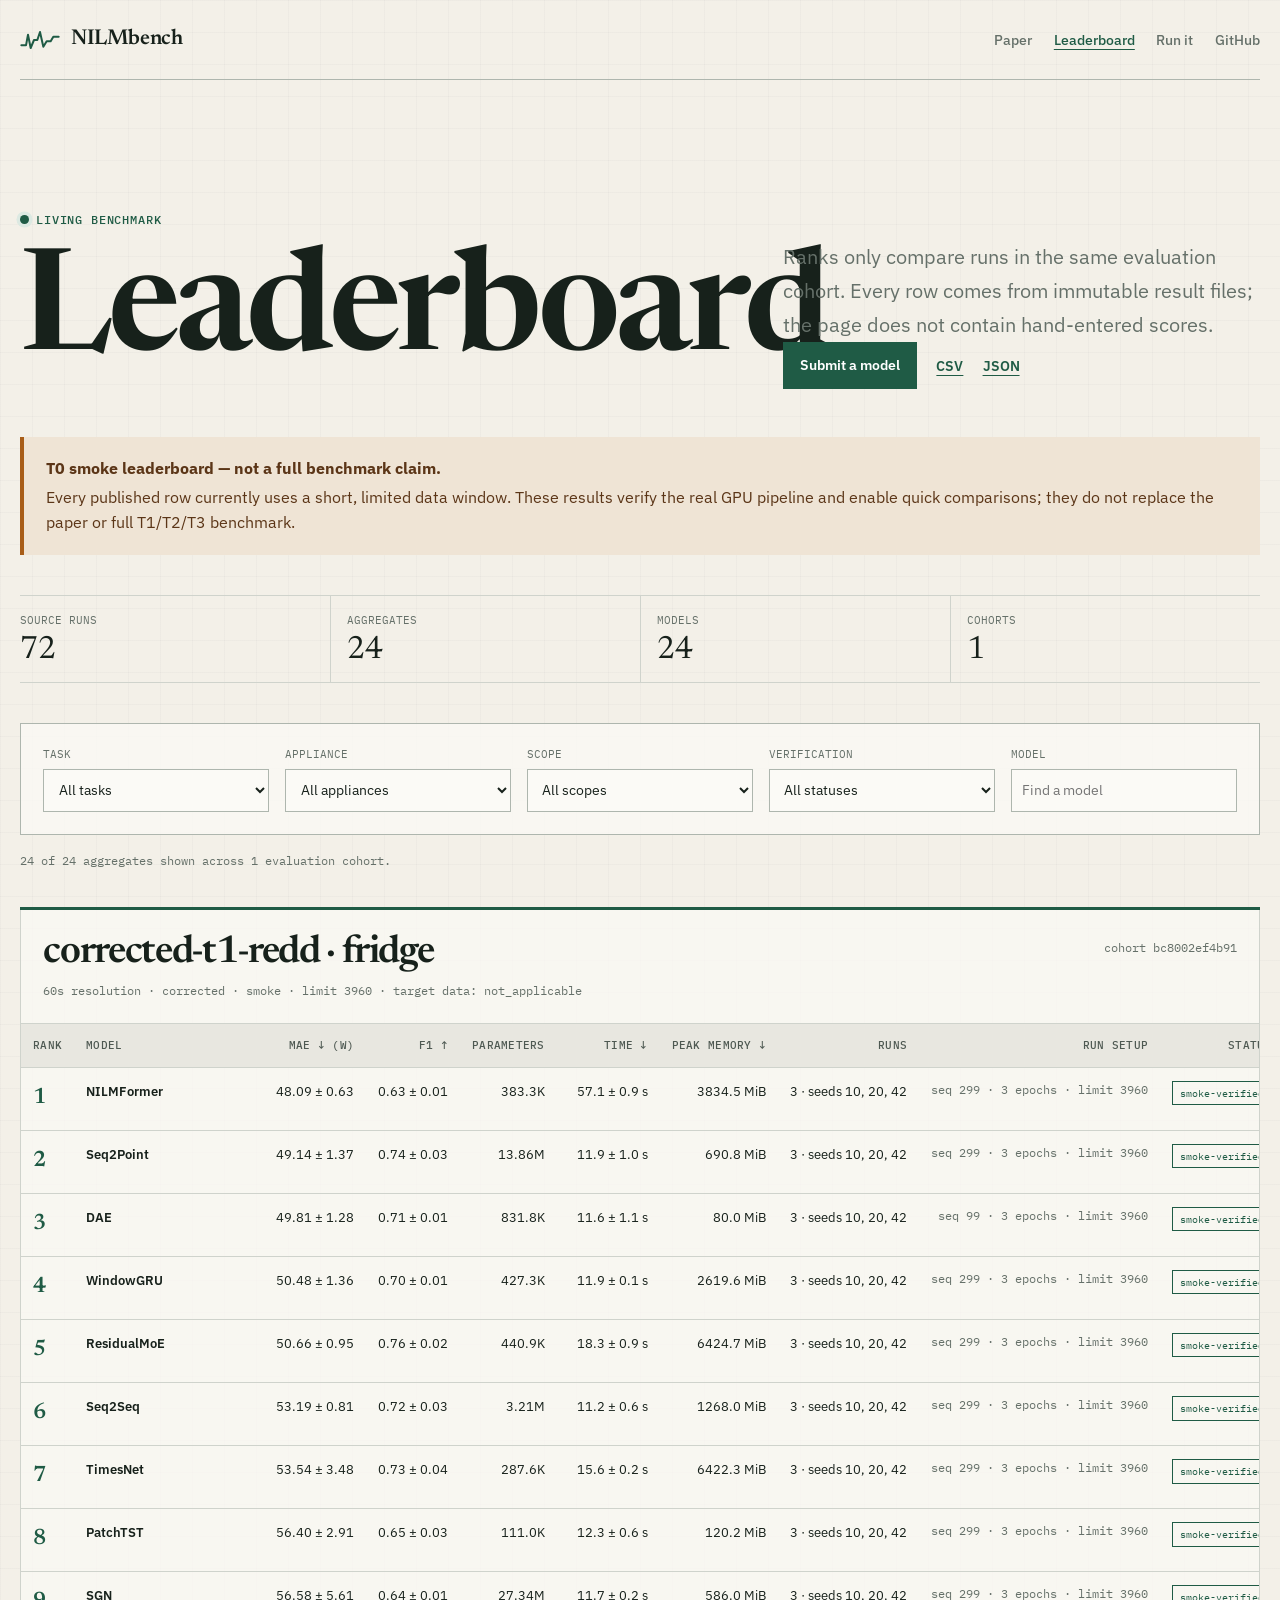
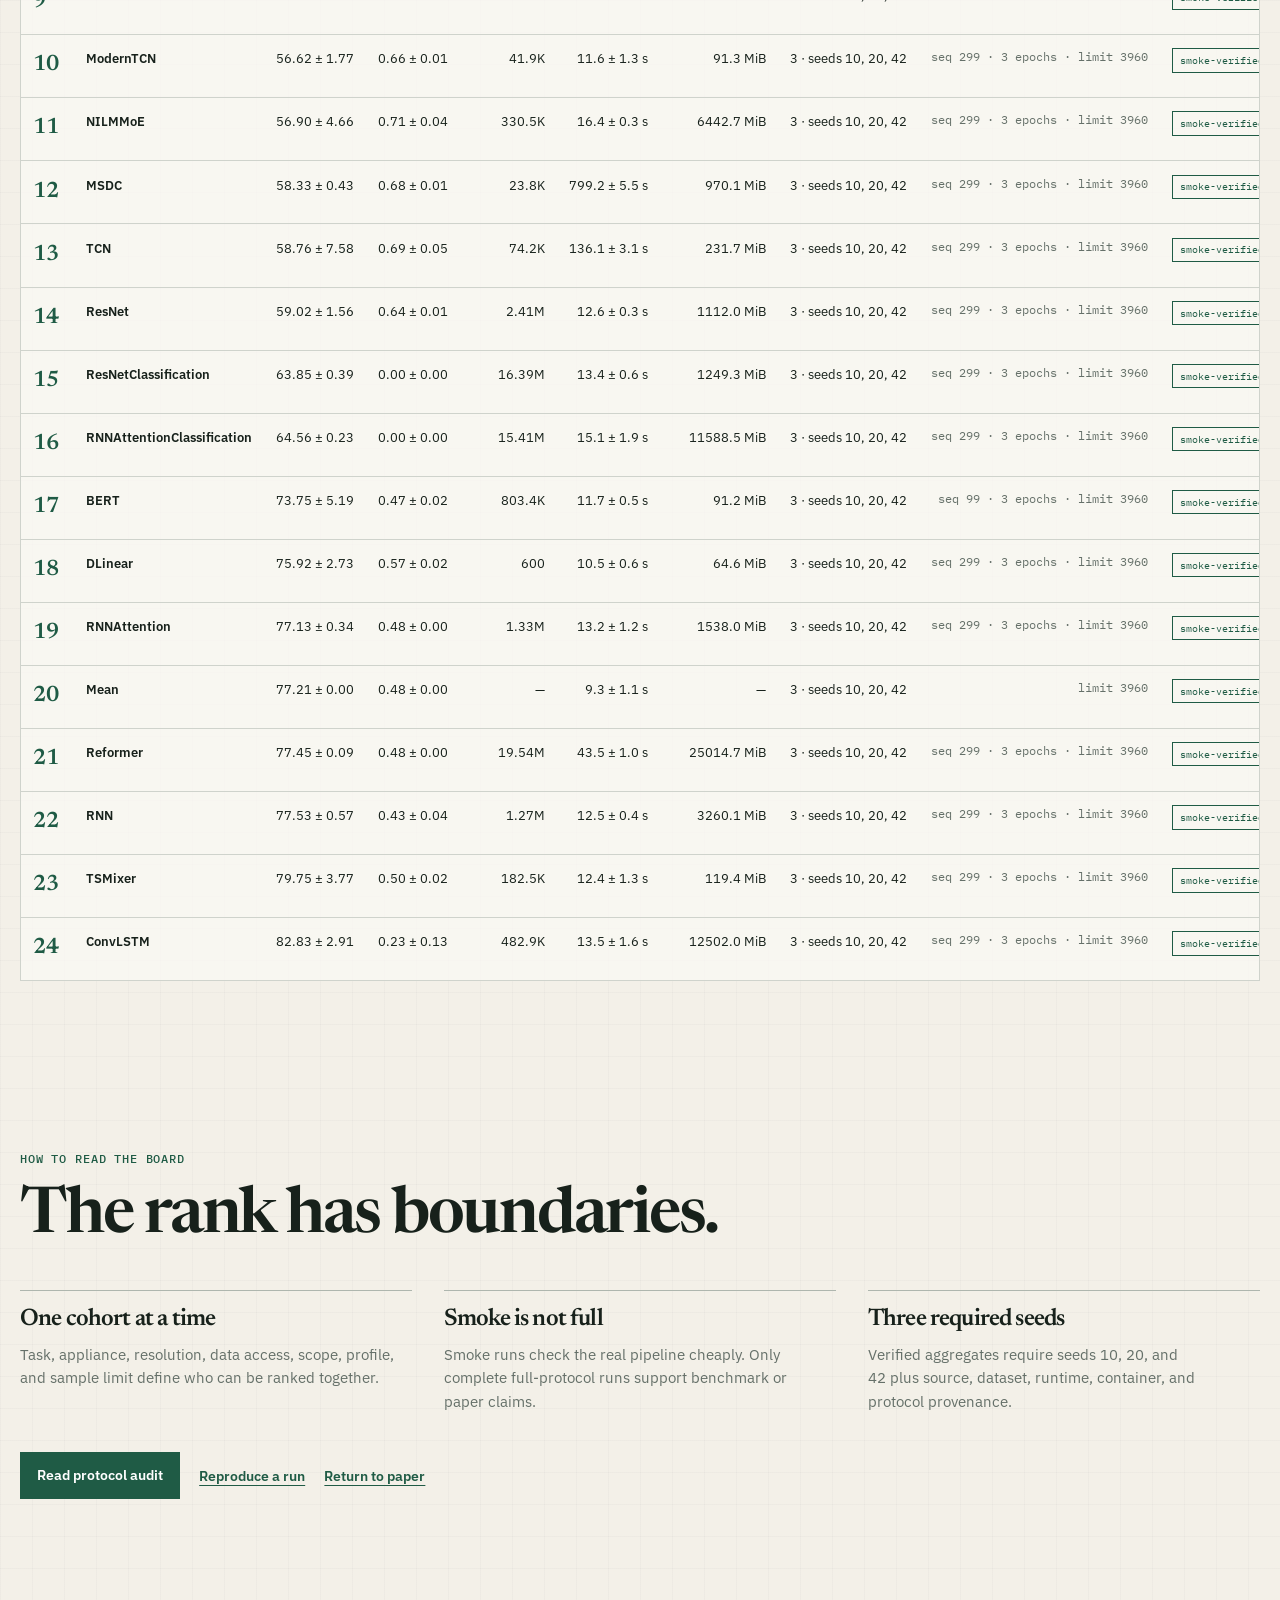
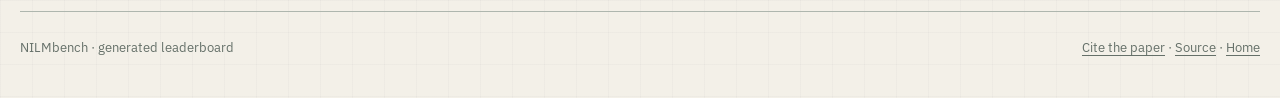
==== leaderboard.html @ 42d32db5 "Separate paper and living leaderboard" ====
<!doctype html>
<html lang="en">
<head>
  <meta charset="utf-8">
  <meta name="viewport" content="width=device-width, initial-scale=1">
  <title>NILMbench leaderboard — provenance-checked NILM results</title>
  <meta name="description" content="The living NILMbench leaderboard, generated from immutable, provenance-checked result bundles and separated by evaluation cohort.">
  <meta property="og:title" content="NILMbench leaderboard">
  <meta property="og:description" content="Measured NILM results with visible protocol, seed, source, container, and verification status.">
  <meta property="og:type" content="website">
  <link rel="preconnect" href="https://fonts.googleapis.com">
  <link rel="preconnect" href="https://fonts.gstatic.com" crossorigin>
  <link href="https://fonts.googleapis.com/css2?family=IBM+Plex+Mono:wght@400;500&family=IBM+Plex+Sans:wght@400;500;600&family=Newsreader:opsz,wght@6..72,500;6..72,600&display=swap" rel="stylesheet">
  <link rel="stylesheet" href="static/site.css">
  <link rel="icon" href="data:image/svg+xml,%3Csvg xmlns='http://www.w3.org/2000/svg' viewBox='0 0 64 64'%3E%3Cpath d='M4 38h13l7-25 10 39 8-26 6 12h12' fill='none' stroke='%231f5b45' stroke-width='6' stroke-linejoin='round'/%3E%3C/svg%3E">
  <script src="static/leaderboard.js" defer></script>
</head>
<body>
  <a class="skip-link" href="#main-content">Skip to leaderboard</a>

  <header class="site-header">
    <a class="brand" href="./">
      <svg viewBox="0 0 60 36" aria-hidden="true">
        <polyline points="2,26 9,26 12,10 16,30 21,18 26,18 30,6 35,28 40,20 46,20 50,13 58,13"/>
      </svg>
      <span>NILMbench</span>
    </a>
    <nav aria-label="Primary navigation">
      <a href="paper.html">Paper</a>
      <a href="leaderboard.html" aria-current="page">Leaderboard</a>
      <a href="paper.html#run">Run it</a>
      <a href="https://github.com/nilmtk/nilmbench">GitHub</a>
    </nav>
  </header>

  <main id="main-content">
    <section class="board-hero" aria-labelledby="board-title">
      <div>
        <p class="eyebrow"><span class="live-dot" aria-hidden="true"></span>Living benchmark</p>
        <h1 id="board-title">Leaderboard</h1>
      </div>
      <div>
        <p class="board-copy">
          Ranks only compare runs in the same evaluation cohort. Every row comes from
          immutable result files; the page does not contain hand-entered scores.
        </p>
        <div class="board-actions">
          <a class="button button-primary" href="https://github.com/nilmtk/nilmbench#add-a-model">Submit a model</a>
          <a class="text-link" href="leaderboard.csv">CSV</a>
          <a class="text-link" href="leaderboard.json">JSON</a>
        </div>
      </div>
    </section>

    <aside class="scope-notice" id="scope-notice" aria-live="polite">
      <strong>Reading benchmark scope…</strong>
      The leaderboard will state whether these are smoke or full protocol results.
    </aside>

    <dl class="board-stats" aria-label="Leaderboard summary">
      <div><dt>Source runs</dt><dd id="stat-runs">—</dd></div>
      <div><dt>Aggregates</dt><dd id="stat-entries">—</dd></div>
      <div><dt>Models</dt><dd id="stat-models">—</dd></div>
      <div><dt>Cohorts</dt><dd id="stat-cohorts">—</dd></div>
    </dl>

    <form class="filters" id="leaderboard-filters" aria-label="Filter leaderboard">
      <div class="field">
        <label for="filter-task">Task</label>
        <select id="filter-task" name="task"><option value="">All tasks</option></select>
      </div>
      <div class="field">
        <label for="filter-appliance">Appliance</label>
        <select id="filter-appliance" name="appliance"><option value="">All appliances</option></select>
      </div>
      <div class="field">
        <label for="filter-scope">Scope</label>
        <select id="filter-scope" name="scope"><option value="">All scopes</option></select>
      </div>
      <div class="field">
        <label for="filter-status">Verification</label>
        <select id="filter-status" name="status"><option value="">All statuses</option></select>
      </div>
      <div class="field">
        <label for="filter-model">Model</label>
        <input id="filter-model" name="model" type="search" autocomplete="off" placeholder="Find a model">
      </div>
    </form>

    <p class="board-status" id="board-status" aria-live="polite">Loading leaderboard.json…</p>
    <div id="leaderboard-root" aria-live="polite" aria-busy="true">
      <div class="loading-block" aria-label="Loading leaderboard"></div>
    </div>

    <section class="method" aria-labelledby="method-title">
      <p class="eyebrow">How to read the board</p>
      <h2 id="method-title">The rank has boundaries.</h2>
      <div class="method-grid">
        <article>
          <h3>One cohort at a time</h3>
          <p>Task, appliance, resolution, data access, scope, profile, and sample limit define who can be ranked together.</p>
        </article>
        <article>
          <h3>Smoke is not full</h3>
          <p>Smoke runs check the real pipeline cheaply. Only complete full-protocol runs support benchmark or paper claims.</p>
        </article>
        <article>
          <h3>Three required seeds</h3>
          <p>Verified aggregates require seeds 10, 20, and 42 plus source, dataset, runtime, container, and protocol provenance.</p>
        </article>
      </div>
      <div class="route-actions">
        <a class="button button-primary" href="docs/protocol-audit.md">Read protocol audit</a>
        <a class="text-link" href="paper.html#run">Reproduce a run</a>
        <a class="text-link" href="paper.html">Return to paper</a>
      </div>
    </section>
  </main>

  <template id="cohort-template">
    <section class="cohort">
      <header class="cohort-head">
        <div>
          <h2 class="cohort-title"></h2>
          <p class="cohort-meta"></p>
        </div>
        <p class="cohort-digest"></p>
      </header>
      <div class="table-scroll">
        <table class="leaderboard-table">
          <thead>
            <tr>
              <th scope="col">Rank</th>
              <th scope="col">Model</th>
              <th scope="col">MAE ↓ (W)</th>
              <th scope="col">F1 ↑</th>
              <th scope="col">Parameters</th>
              <th scope="col">Time ↓</th>
              <th scope="col">Peak memory ↓</th>
              <th scope="col">Runs</th>
              <th scope="col">Run setup</th>
              <th scope="col">Status</th>
            </tr>
          </thead>
          <tbody></tbody>
        </table>
      </div>
    </section>
  </template>

  <footer class="site-footer">
    <span>NILMbench · generated leaderboard</span>
    <span><a href="paper.html#cite">Cite the paper</a> · <a href="https://github.com/nilmtk/nilmbench">Source</a> · <a href="./">Home</a></span>
  </footer>
</body>
</html>
---- static/site.css ----
:root {
  --paper: #f3f0e8;
  --paper-raised: #fbfaf6;
  --ink: #17211b;
  --muted: #657069;
  --line: #cfd3cc;
  --line-strong: #aeb6ae;
  --green: #1f5b45;
  --green-dark: #123b2d;
  --green-pale: #dce9e2;
  --amber: #a85d18;
  --red: #8d3b35;
  --mono: "IBM Plex Mono", ui-monospace, monospace;
  --sans: "IBM Plex Sans", system-ui, sans-serif;
  --serif: "Newsreader", Georgia, serif;
  --max: 78rem;
}

* {
  box-sizing: border-box;
}

html {
  scroll-behavior: smooth;
}

body {
  margin: 0;
  background:
    linear-gradient(rgba(23, 33, 27, 0.025) 1px, transparent 1px),
    linear-gradient(90deg, rgba(23, 33, 27, 0.025) 1px, transparent 1px),
    var(--paper);
  background-size: 2rem 2rem;
  color: var(--ink);
  font-family: var(--sans);
  line-height: 1.6;
}

a {
  color: inherit;
}

a:focus-visible,
button:focus-visible,
select:focus-visible,
input:focus-visible {
  outline: 3px solid #d8873d;
  outline-offset: 3px;
}

.skip-link {
  position: fixed;
  top: 0.75rem;
  left: 0.75rem;
  z-index: 20;
  padding: 0.65rem 0.9rem;
  background: var(--ink);
  color: white;
  transform: translateY(-180%);
  transition: transform 160ms ease;
}

.skip-link:focus {
  transform: translateY(0);
}

.site-header {
  width: min(calc(100% - 2.5rem), var(--max));
  margin: 0 auto;
  padding: 1.4rem 0;
  border-bottom: 1px solid var(--line-strong);
  display: flex;
  align-items: center;
  justify-content: space-between;
  gap: 2rem;
}

.brand {
  display: inline-flex;
  align-items: center;
  gap: 0.7rem;
  color: var(--ink);
  font-family: var(--serif);
  font-size: 1.35rem;
  font-weight: 600;
  letter-spacing: -0.02em;
  text-decoration: none;
}

.brand svg {
  width: 2.5rem;
  fill: none;
  stroke: var(--green);
  stroke-linecap: round;
  stroke-linejoin: round;
  stroke-width: 3;
}

.site-header nav {
  display: flex;
  flex-wrap: wrap;
  gap: 0.35rem 1.35rem;
}

.site-header nav a {
  color: var(--muted);
  font-size: 0.9rem;
  font-weight: 500;
  text-decoration: none;
  text-underline-offset: 0.28rem;
}

.site-header nav a:hover,
.site-header nav a[aria-current="page"] {
  color: var(--green);
  text-decoration: underline;
}

main,
.site-footer {
  width: min(calc(100% - 2.5rem), var(--max));
  margin-inline: auto;
}

.landing-hero {
  max-width: 68rem;
  padding: clamp(5rem, 11vw, 9rem) 0 clamp(3rem, 7vw, 5rem);
}

.eyebrow,
.route-kicker {
  margin: 0 0 1rem;
  color: var(--green);
  font-family: var(--mono);
  font-size: 0.76rem;
  font-weight: 500;
  letter-spacing: 0.07em;
  text-transform: uppercase;
}

h1,
h2,
h3,
p {
  text-wrap: pretty;
}

h1,
h2,
h3 {
  font-family: var(--serif);
  font-weight: 600;
  letter-spacing: -0.035em;
  line-height: 1.02;
}

.landing-hero h1,
.board-hero h1 {
  max-width: 64rem;
  margin: 0;
  font-size: clamp(3.6rem, 9vw, 7.8rem);
}

.landing-hero h1 em {
  color: var(--green);
  font-weight: 500;
}

.hero-copy,
.board-copy {
  max-width: 42rem;
  margin: 2rem 0 0;
  color: var(--muted);
  font-size: clamp(1.08rem, 2vw, 1.28rem);
  line-height: 1.65;
}

.route-grid {
  display: grid;
  grid-template-columns: minmax(0, 0.92fr) minmax(0, 1.08fr);
  border-block: 1px solid var(--line-strong);
}

.route {
  min-height: 31rem;
  padding: clamp(2rem, 5vw, 4.5rem);
  display: flex;
  flex-direction: column;
}

.route + .route {
  border-left: 1px solid var(--line-strong);
}

.route-board {
  background: rgba(251, 250, 246, 0.74);
}

.route h2 {
  margin: 0 0 1.2rem;
  font-size: clamp(2.5rem, 5vw, 4.5rem);
}

.route > p:not(.route-kicker, .current-leader) {
  max-width: 34rem;
  margin: 0;
  color: var(--muted);
  font-size: 1.05rem;
}

.live-dot {
  display: inline-block;
  width: 0.55rem;
  height: 0.55rem;
  margin-right: 0.45rem;
  border-radius: 50%;
  background: var(--green);
  box-shadow: 0 0 0 0.22rem var(--green-pale);
}

.route-facts,
.board-stats {
  margin: 2.4rem 0 0;
  display: grid;
  grid-template-columns: repeat(3, minmax(0, 1fr));
  border-block: 1px solid var(--line);
}

.route-facts div,
.board-stats div {
  padding: 1rem 0;
}

.route-facts div + div,
.board-stats div + div {
  padding-left: 1rem;
  border-left: 1px solid var(--line);
}

.route-facts dt,
.board-stats dt {
  color: var(--muted);
  font-family: var(--mono);
  font-size: 0.7rem;
  text-transform: uppercase;
}

.route-facts dd,
.board-stats dd {
  margin: 0.25rem 0 0;
  font-family: var(--serif);
  font-size: 2rem;
  font-variant-numeric: tabular-nums;
  line-height: 1;
}

.current-leader {
  min-height: 1.7rem;
  margin: 1.2rem 0 0;
  color: var(--green);
  font-family: var(--mono);
  font-size: 0.78rem;
}

.route-actions {
  margin-top: auto;
  padding-top: 2.4rem;
  display: flex;
  align-items: center;
  flex-wrap: wrap;
  gap: 0.8rem 1.2rem;
}

.button {
  display: inline-flex;
  align-items: center;
  justify-content: center;
  min-height: 2.8rem;
  padding: 0.7rem 1rem;
  border: 1px solid transparent;
  font-size: 0.88rem;
  font-weight: 600;
  text-decoration: none;
  transition: background 180ms ease, color 180ms ease, transform 180ms ease;
}

.button:hover {
  transform: translateY(-2px);
}

.button:active {
  transform: translateY(0);
}

.button-primary {
  background: var(--green);
  color: white;
}

.button-primary:hover {
  background: var(--green-dark);
}

.button-light {
  background: var(--paper-raised);
  color: var(--green-dark);
}

.button-light:hover {
  background: white;
}

.text-link {
  color: var(--green);
  font-size: 0.9rem;
  font-weight: 600;
  text-decoration-thickness: 1px;
  text-underline-offset: 0.28rem;
}

.text-link:hover {
  text-decoration-thickness: 2px;
}

.text-link.light {
  color: #dbece3;
}

.run-strip {
  width: calc(100% + 2.5rem);
  margin-left: -1.25rem;
  padding: clamp(3rem, 7vw, 5.5rem) max(1.25rem, calc((100vw - var(--max)) / 2));
  background: var(--green-dark);
  color: white;
  display: grid;
  grid-template-columns: minmax(14rem, 0.85fr) minmax(18rem, 1.15fr);
  gap: 2rem 5rem;
  align-items: start;
}

.run-strip .eyebrow {
  color: #a9cfba;
}

.run-strip h2,
.ecosystem h2,
.method h2 {
  margin: 0;
  font-size: clamp(2.35rem, 5vw, 4.2rem);
}

.run-strip p:not(.eyebrow) {
  max-width: 29rem;
  color: #b9cec3;
}

.run-strip pre {
  margin: 0;
  padding: 1.4rem;
  overflow-x: auto;
  border: 1px solid rgba(255, 255, 255, 0.24);
  background: rgba(4, 18, 13, 0.35);
  color: #edf6f1;
  font: 0.82rem/1.8 var(--mono);
}

.run-links {
  grid-column: 2;
  display: flex;
  align-items: center;
  flex-wrap: wrap;
  gap: 1rem;
}

.ecosystem,
.method {
  padding: clamp(4rem, 9vw, 7rem) 0;
}

.repo-list {
  margin-top: 3rem;
  border-top: 1px solid var(--line-strong);
}

.repo-list a {
  padding: 1.25rem 0;
  border-bottom: 1px solid var(--line);
  display: grid;
  grid-template-columns: minmax(10rem, 0.7fr) minmax(15rem, 1.3fr);
  gap: 1.5rem;
  text-decoration: none;
  transition: padding 180ms ease, color 180ms ease;
}

.repo-list a:hover {
  padding-left: 0.65rem;
  color: var(--green);
}

.repo-list span {
  color: var(--muted);
}

.site-footer {
  padding: 1.6rem 0 2.5rem;
  border-top: 1px solid var(--line-strong);
  display: flex;
  justify-content: space-between;
  gap: 1rem;
  color: var(--muted);
  font-size: 0.82rem;
}

.site-footer a {
  text-underline-offset: 0.2rem;
}

/* Leaderboard */
.board-hero {
  padding: clamp(4.5rem, 10vw, 8rem) 0 3rem;
  display: grid;
  grid-template-columns: minmax(0, 1.2fr) minmax(17rem, 0.8fr);
  gap: 3rem;
  align-items: end;
}

.board-hero h1 {
  font-size: clamp(4.5rem, 11vw, 9rem);
}

.board-actions {
  display: flex;
  align-items: center;
  flex-wrap: wrap;
  gap: 0.8rem 1.2rem;
}

.scope-notice {
  margin: 0 0 2.5rem;
  padding: 1.2rem 1.4rem;
  border-left: 0.28rem solid var(--amber);
  background: #efe4d5;
  color: #5b3517;
}

.scope-notice strong {
  display: block;
  margin-bottom: 0.2rem;
}

.board-stats {
  grid-template-columns: repeat(4, minmax(0, 1fr));
  margin-bottom: 2.5rem;
}

.filters {
  padding: 1.4rem;
  border: 1px solid var(--line-strong);
  background: rgba(251, 250, 246, 0.76);
  display: grid;
  grid-template-columns: repeat(5, minmax(8rem, 1fr));
  gap: 1rem;
}

.field label {
  display: block;
  margin-bottom: 0.35rem;
  color: var(--muted);
  font-family: var(--mono);
  font-size: 0.68rem;
  text-transform: uppercase;
}

.field select,
.field input {
  width: 100%;
  min-height: 2.65rem;
  padding: 0.55rem 0.65rem;
  border: 1px solid var(--line-strong);
  border-radius: 0;
  background: var(--paper-raised);
  color: var(--ink);
  font: 0.88rem var(--sans);
}

.board-status {
  min-height: 1.5rem;
  margin: 1rem 0 2rem;
  color: var(--muted);
  font-family: var(--mono);
  font-size: 0.78rem;
}

.loading-block {
  height: 18rem;
  border: 1px solid var(--line);
  background: linear-gradient(100deg, #e7e5de 30%, #f5f3ed 50%, #e7e5de 70%);
  background-size: 200% 100%;
  animation: loading 1.2s linear infinite;
}

@keyframes loading {
  to { background-position-x: -200%; }
}

.cohort {
  margin: 0 0 3.5rem;
  border-top: 0.22rem solid var(--green);
  background: rgba(251, 250, 246, 0.72);
}

.cohort-head {
  padding: 1.4rem;
  display: flex;
  justify-content: space-between;
  gap: 2rem;
  border-inline: 1px solid var(--line);
}

.cohort-head h2 {
  margin: 0;
  font-size: clamp(1.7rem, 3vw, 2.4rem);
  line-height: 1.12;
}

.cohort-meta,
.cohort-digest {
  margin: 0.4rem 0 0;
  color: var(--muted);
  font-family: var(--mono);
  font-size: 0.72rem;
}

.cohort-digest {
  flex: 0 0 auto;
}

.table-scroll {
  overflow-x: auto;
  border: 1px solid var(--line);
}

.leaderboard-table {
  width: 100%;
  min-width: 76rem;
  border-collapse: collapse;
  font-size: 0.84rem;
  font-variant-numeric: tabular-nums;
}

.leaderboard-table th,
.leaderboard-table td {
  padding: 0.82rem 0.75rem;
  border-bottom: 1px solid var(--line);
  text-align: right;
  vertical-align: top;
  white-space: nowrap;
}

.leaderboard-table th {
  position: sticky;
  top: 0;
  background: #e8e7e0;
  color: #4e5952;
  font-family: var(--mono);
  font-size: 0.66rem;
  font-weight: 500;
  letter-spacing: 0.025em;
  text-transform: uppercase;
}

.leaderboard-table th:first-child,
.leaderboard-table td:first-child,
.leaderboard-table th:nth-child(2),
.leaderboard-table td:nth-child(2) {
  text-align: left;
}

.leaderboard-table tbody tr:hover {
  background: var(--green-pale);
}

.leaderboard-table tbody tr:last-child td {
  border-bottom: 0;
}

.rank-cell {
  width: 4rem;
  color: var(--green);
  font-family: var(--serif);
  font-size: 1.4rem;
  font-weight: 600;
}

.model-cell {
  color: var(--ink);
  font-weight: 600;
}

.setup-cell {
  color: var(--muted);
  font-family: var(--mono);
  font-size: 0.72rem;
}

.status-chip {
  display: inline-block;
  padding: 0.18rem 0.42rem;
  border: 1px solid currentColor;
  color: var(--green);
  font-family: var(--mono);
  font-size: 0.65rem;
}

.status-chip.candidate,
.status-chip.smoke-partial {
  color: var(--amber);
}

.status-chip.smoke-unverified {
  color: var(--red);
}

.empty-state,
.error-state {
  padding: 4rem 1.5rem;
  border: 1px solid var(--line-strong);
  text-align: center;
  background: var(--paper-raised);
}

.error-state {
  border-left: 0.3rem solid var(--red);
}

.method-grid {
  margin-top: 2.5rem;
  display: grid;
  grid-template-columns: repeat(3, 1fr);
  gap: 2rem;
}

.method-grid article {
  padding-top: 1rem;
  border-top: 1px solid var(--line-strong);
}

.method-grid h3 {
  margin: 0 0 0.7rem;
  font-size: 1.5rem;
}

.method-grid p {
  margin: 0;
  color: var(--muted);
  font-size: 0.92rem;
}

@media (max-width: 900px) {
  .route-grid,
  .board-hero,
  .run-strip {
    grid-template-columns: 1fr;
  }

  .route + .route {
    border-left: 0;
    border-top: 1px solid var(--line-strong);
  }

  .run-links {
    grid-column: auto;
  }

  .filters {
    grid-template-columns: repeat(2, minmax(0, 1fr));
  }

  .method-grid {
    grid-template-columns: 1fr;
  }
}

@media (max-width: 640px) {
  .site-header {
    align-items: flex-start;
    flex-direction: column;
    gap: 0.7rem;
  }

  .site-header nav {
    gap: 0.25rem 1rem;
  }

  .landing-hero h1,
  .board-hero h1 {
    font-size: clamp(3.2rem, 18vw, 5rem);
  }

  .board-hero h1 {
    font-size: clamp(3rem, 15vw, 4.25rem);
  }

  .route {
    min-height: 0;
    padding: 2.2rem 1rem 2.8rem;
  }

  .route-facts,
  .board-stats {
    grid-template-columns: repeat(2, minmax(0, 1fr));
  }

  .board-stats div:nth-child(3) {
    border-left: 0;
  }

  .filters {
    grid-template-columns: 1fr;
  }

  .cohort-head,
  .site-footer {
    flex-direction: column;
  }

  .repo-list a {
    grid-template-columns: 1fr;
    gap: 0.25rem;
  }
}

@media (prefers-reduced-motion: reduce) {
  *,
  *::before,
  *::after {
    scroll-behavior: auto !important;
    transition: none !important;
    animation: none !important;
  }
}
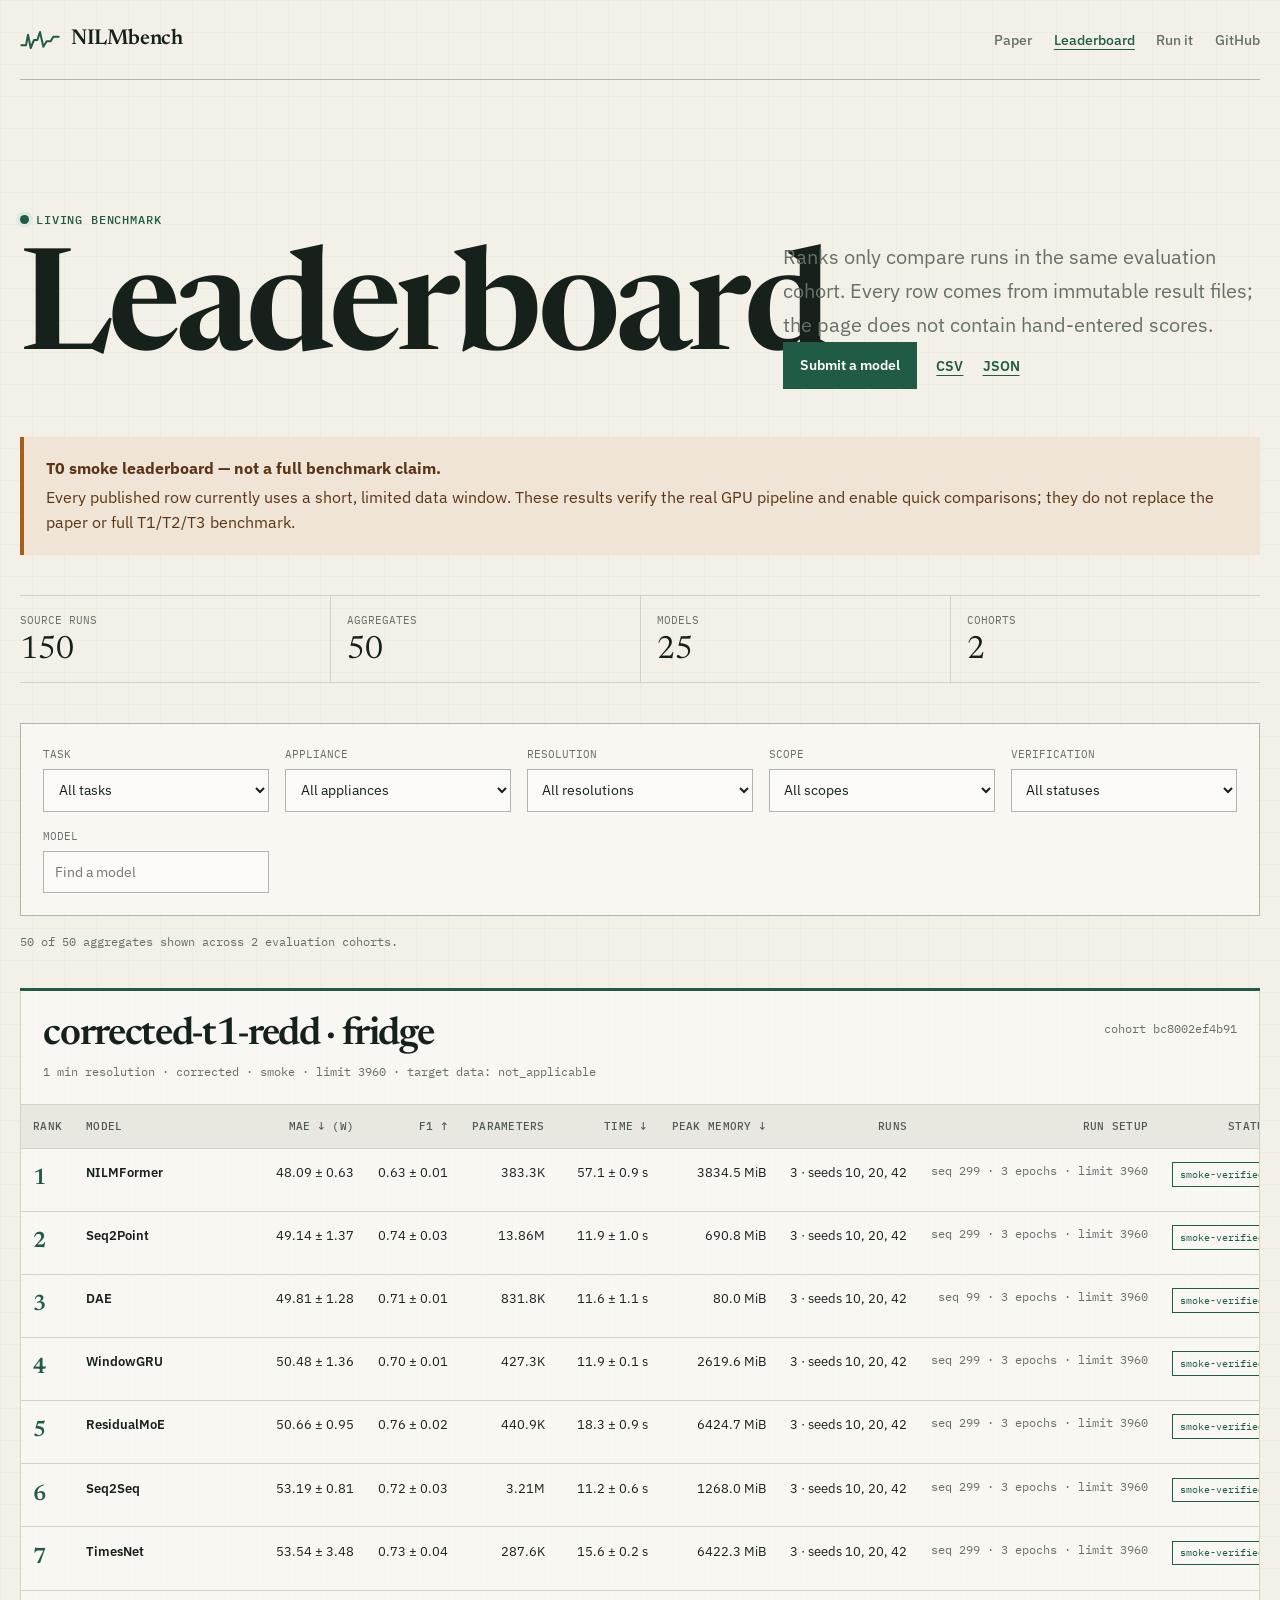
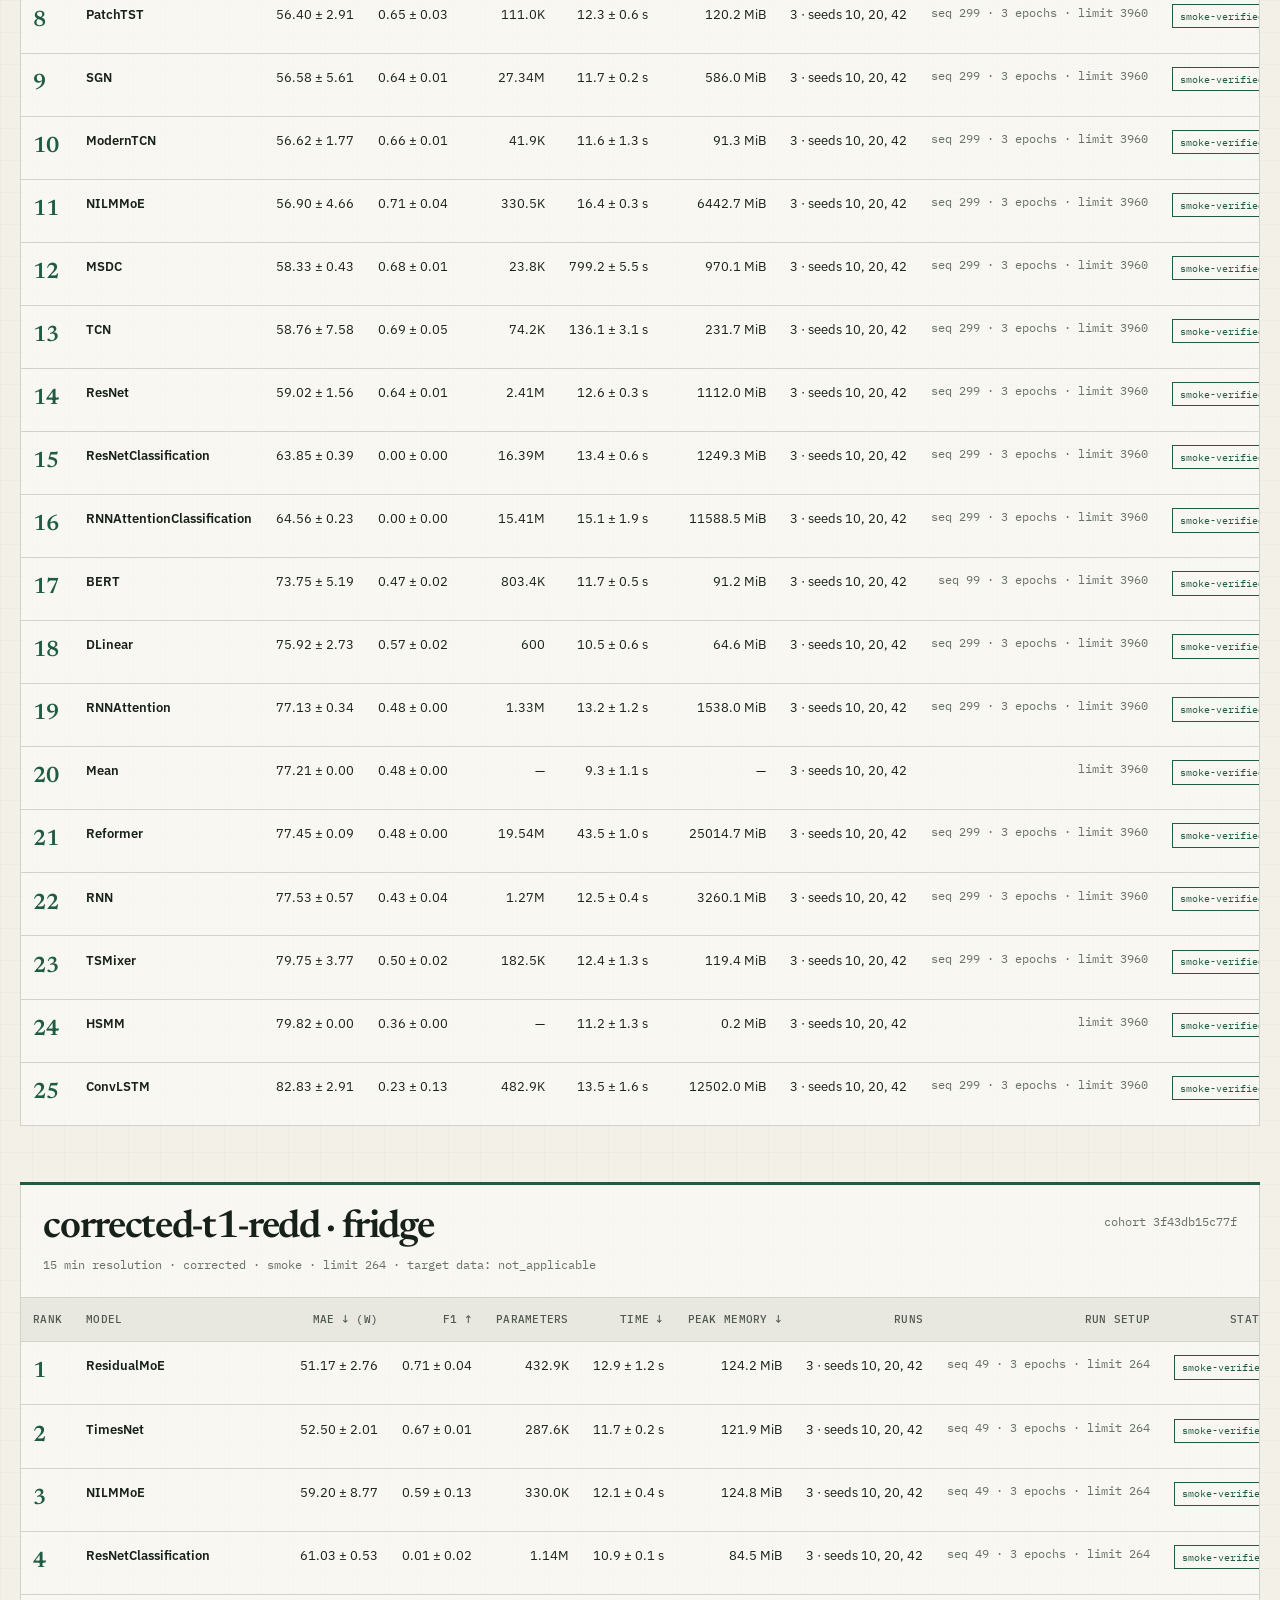
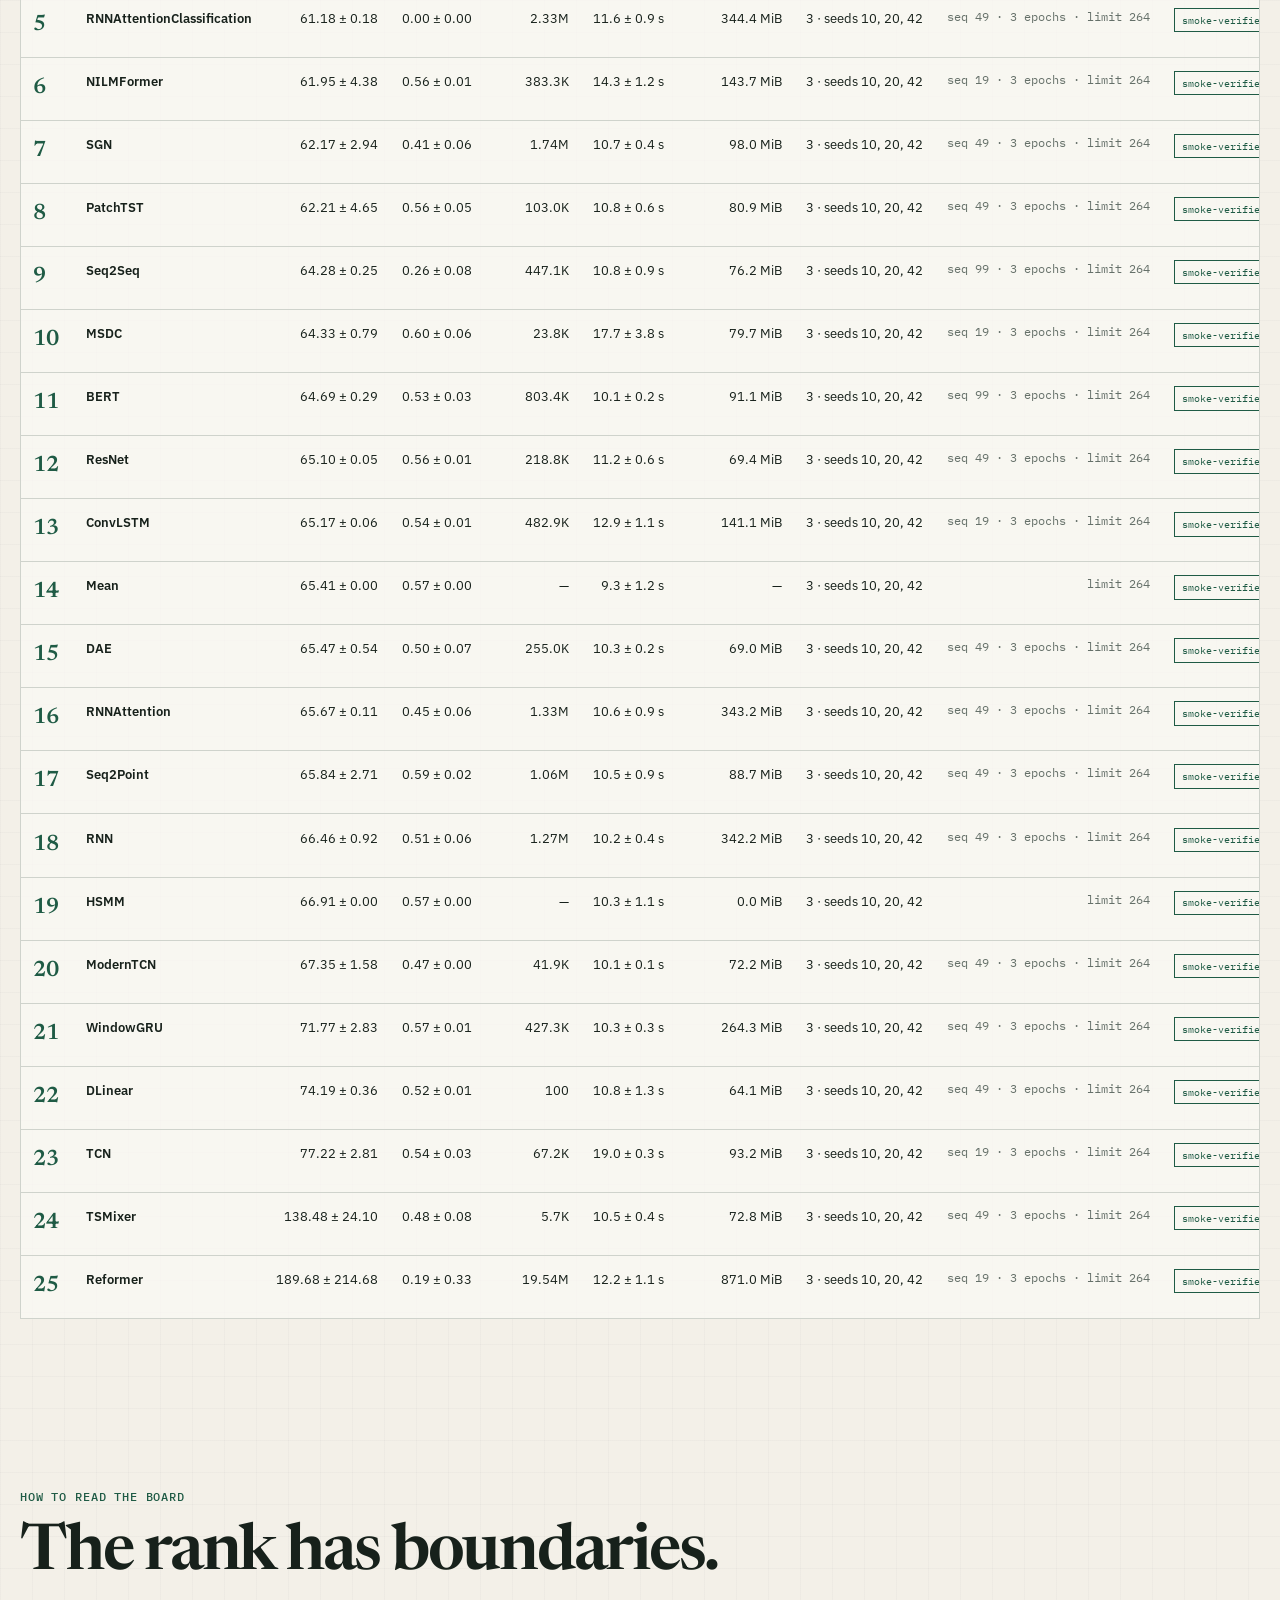
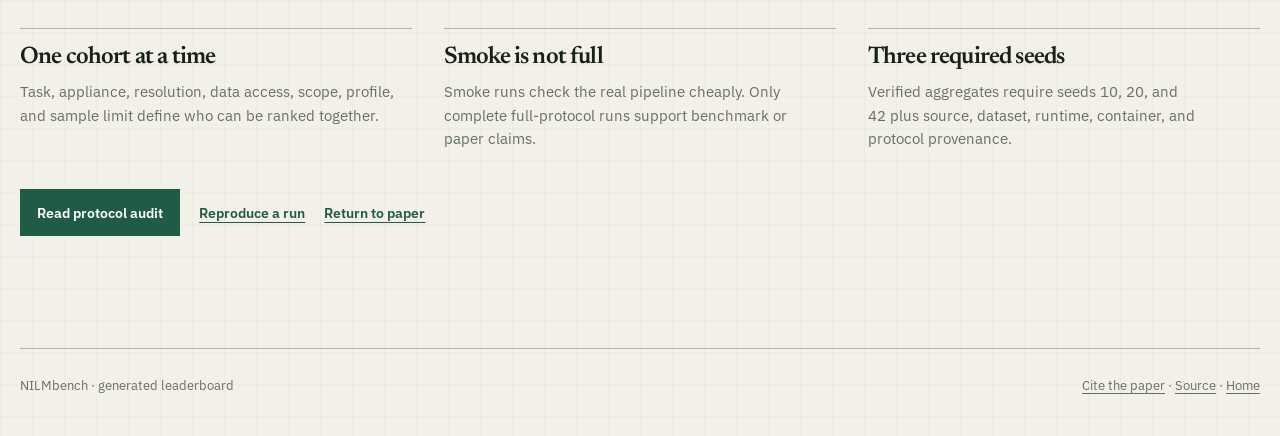
==== commit 04c97132: "Publish 15-minute REDD leaderboard" ====
--- a/leaderboard.html
+++ b/leaderboard.html
@@ -72,6 +72,10 @@
       <div class="field">
         <label for="filter-appliance">Appliance</label>
         <select id="filter-appliance" name="appliance"><option value="">All appliances</option></select>
+      </div>
+      <div class="field">
+        <label for="filter-resolution">Resolution</label>
+        <select id="filter-resolution" name="resolution"><option value="">All resolutions</option></select>
       </div>
       <div class="field">
         <label for="filter-scope">Scope</label>
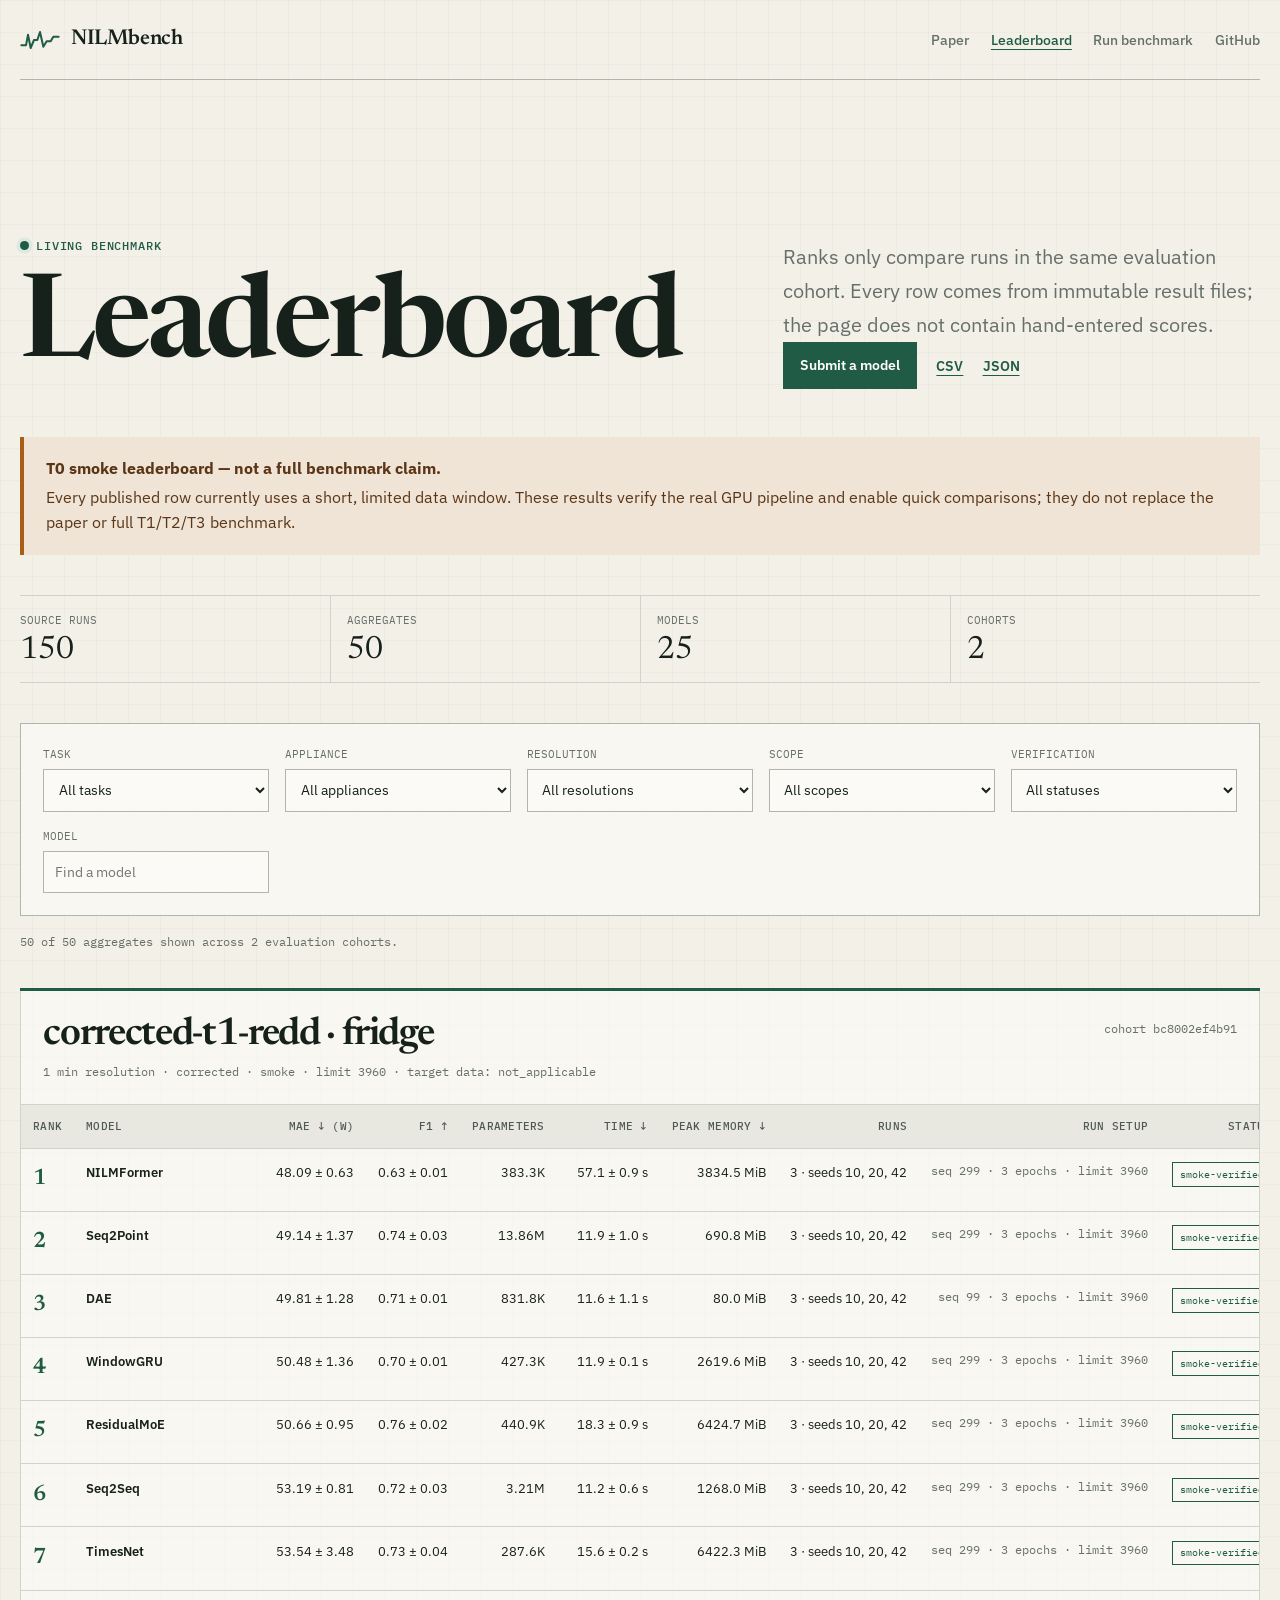
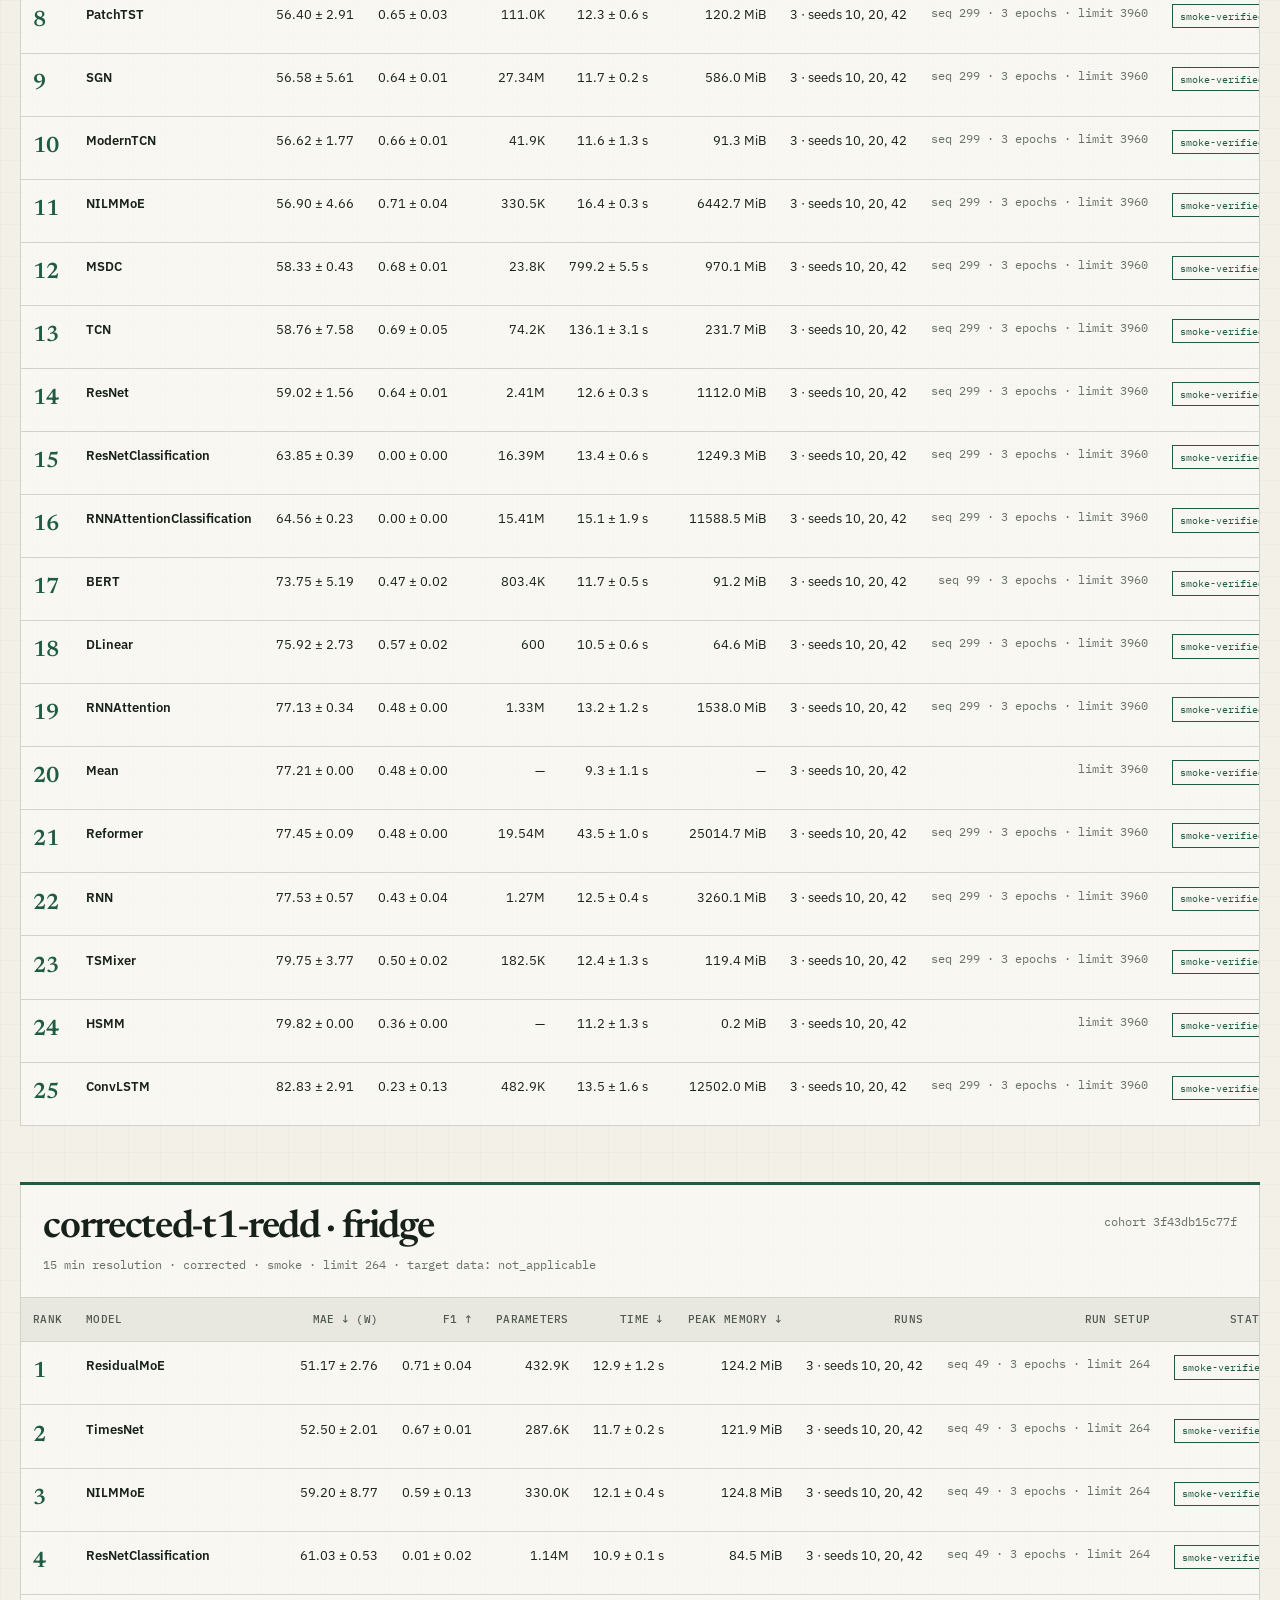
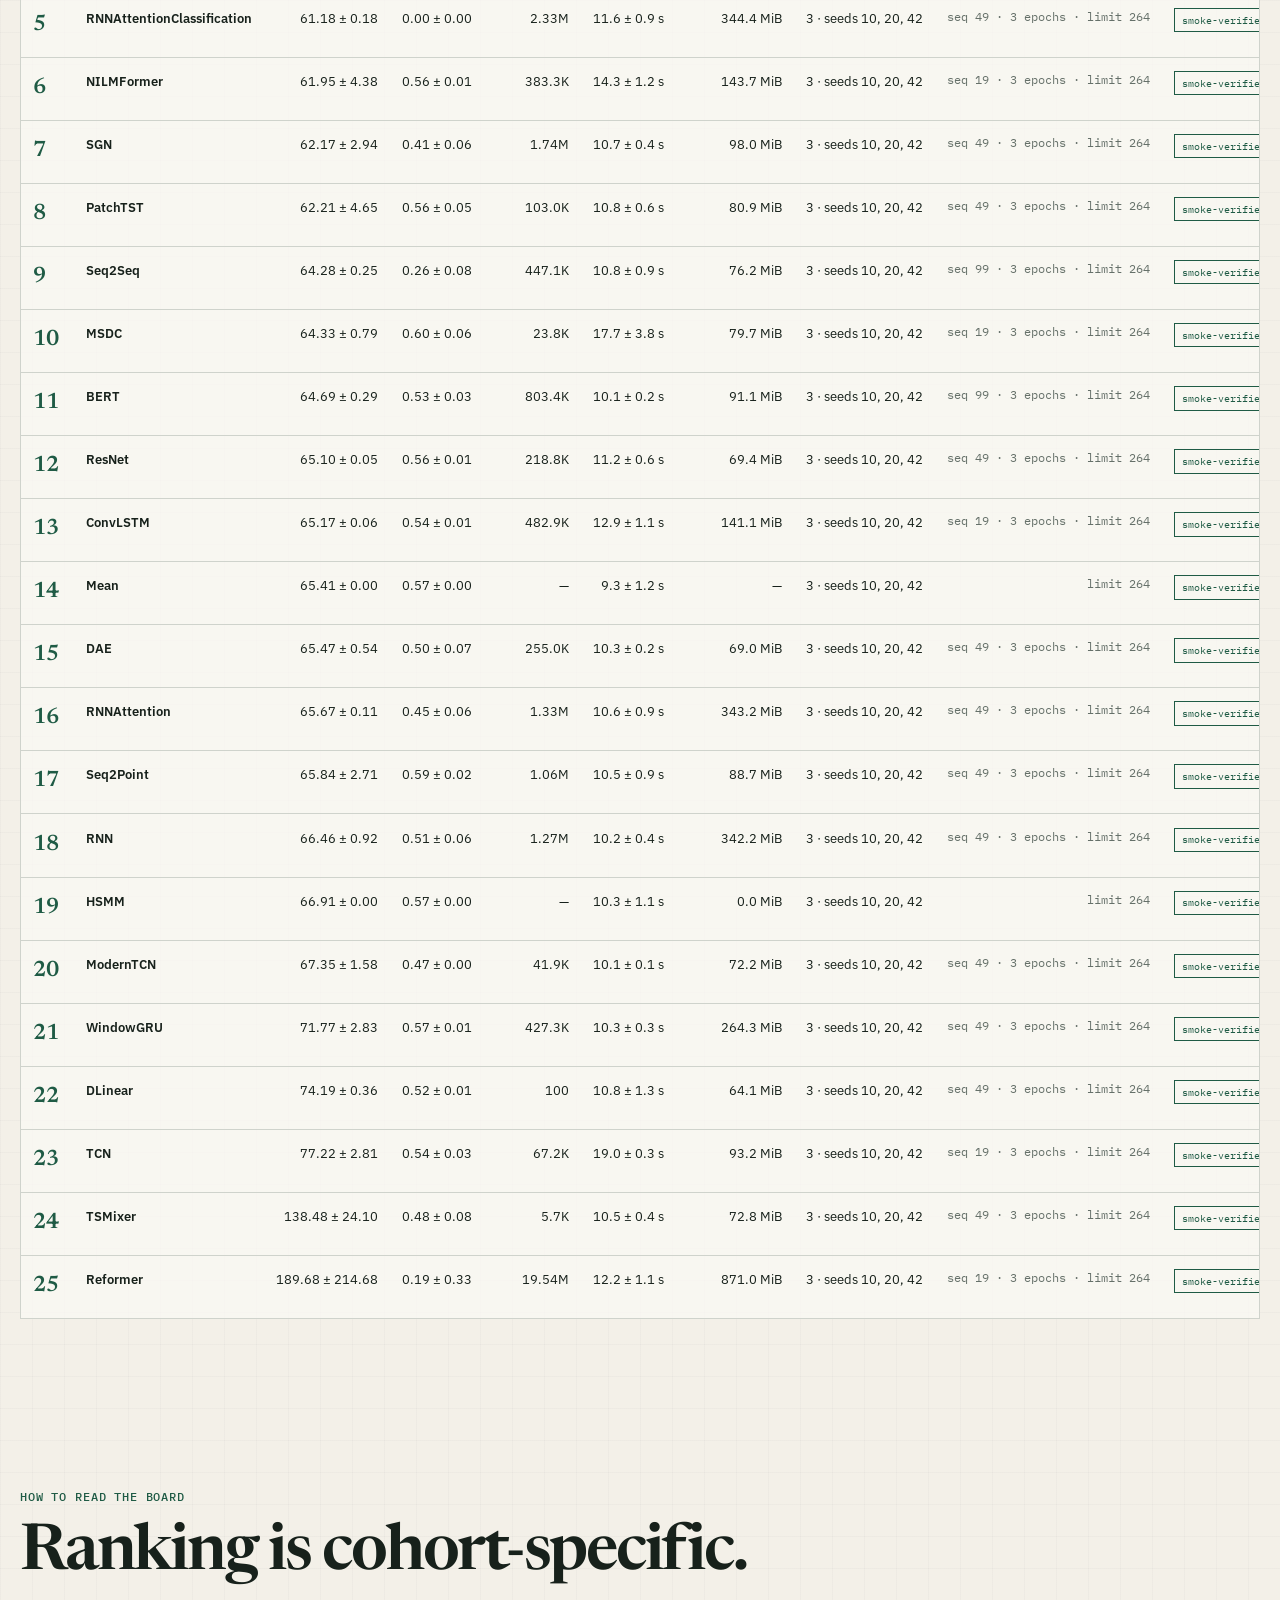
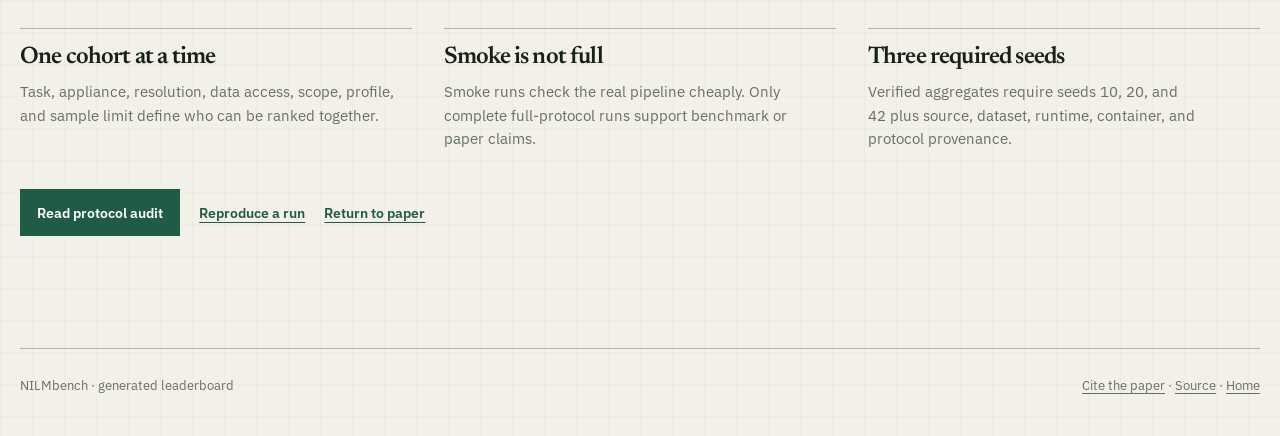
==== commit 41ff1b8e: "Make NILMbench site academic and accessible" ====
--- a/leaderboard.html
+++ b/leaderboard.html
@@ -28,7 +28,7 @@
     <nav aria-label="Primary navigation">
       <a href="paper.html">Paper</a>
       <a href="leaderboard.html" aria-current="page">Leaderboard</a>
-      <a href="paper.html#run">Run it</a>
+      <a href="paper.html#run">Run benchmark</a>
       <a href="https://github.com/nilmtk/nilmbench">GitHub</a>
     </nav>
   </header>
@@ -98,7 +98,7 @@
 
     <section class="method" aria-labelledby="method-title">
       <p class="eyebrow">How to read the board</p>
-      <h2 id="method-title">The rank has boundaries.</h2>
+      <h2 id="method-title">Ranking is cohort-specific.</h2>
       <div class="method-grid">
         <article>
           <h3>One cohort at a time</h3>
--- a/static/site.css
+++ b/static/site.css
@@ -425,7 +425,7 @@
 }
 
 .board-hero h1 {
-  font-size: clamp(4.5rem, 11vw, 9rem);
+  font-size: clamp(4.5rem, 9vw, 7.5rem);
 }
 
 .board-actions {
@@ -697,6 +697,10 @@
     font-size: clamp(3.2rem, 18vw, 5rem);
   }
 
+  .landing-hero h1 {
+    font-size: clamp(2.85rem, 12.5vw, 4rem);
+  }
+
   .board-hero h1 {
     font-size: clamp(3rem, 15vw, 4.25rem);
   }
